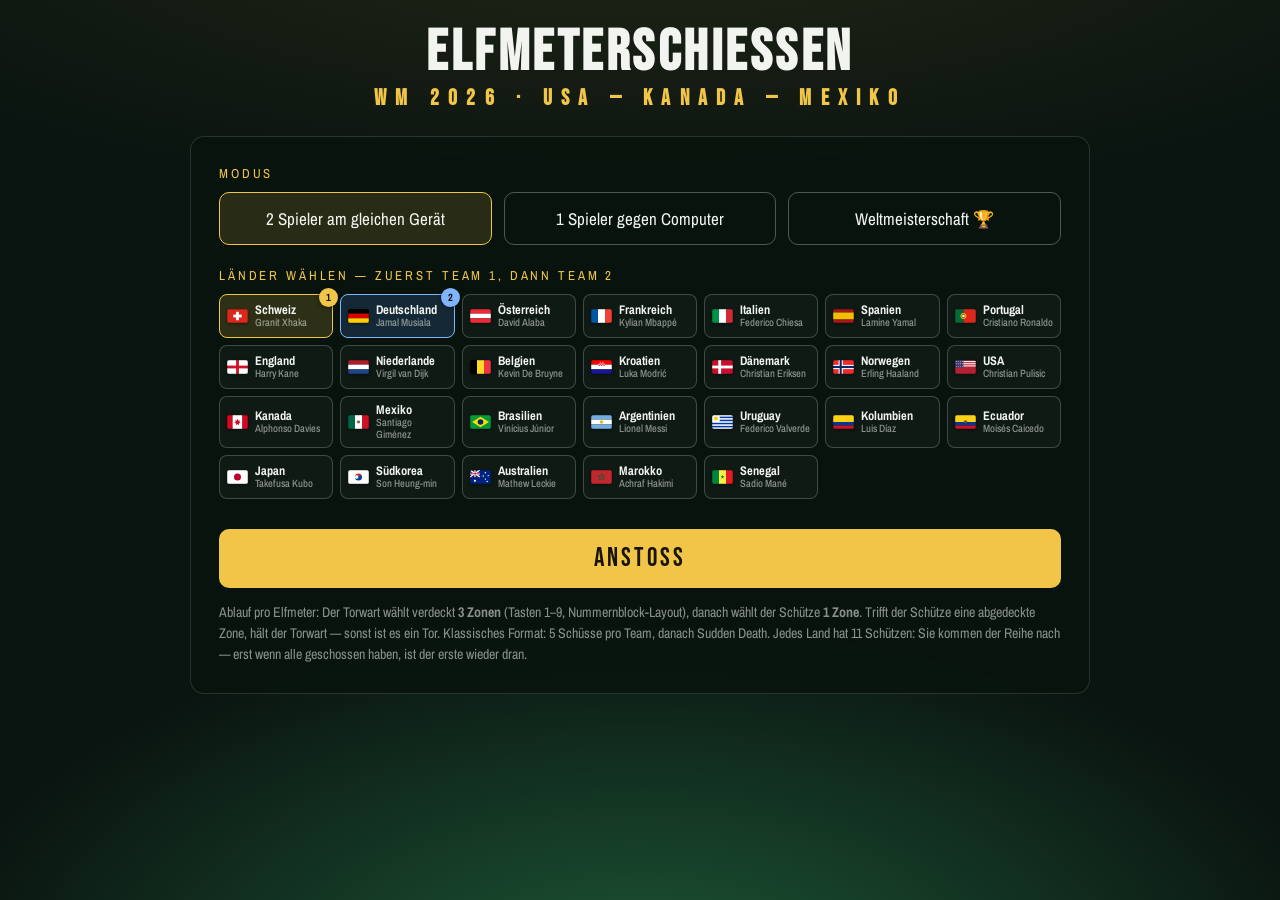
==== index.html @ c50f9393 "Phase 5: 2.5D-Tiefe mit Kameraschwenk und echter Parallaxe - Szene in zwei Ebenen geteilt: ferne Ebe" ====
<!DOCTYPE html>
<html lang="de">
<head>
<meta charset="UTF-8">
<meta name="viewport" content="width=device-width, initial-scale=1.0">
<title>Elfmeterschiessen — WM 2026</title>
<link rel="preconnect" href="https://fonts.googleapis.com">
<link href="https://fonts.googleapis.com/css2?family=Archivo+Narrow:wght@500;700&family=Bebas+Neue&display=swap" rel="stylesheet">
<link rel="stylesheet" href="css/style.css">
</head>
<body>
<div class="wrap">
  <h1>ELFMETERSCHIESSEN<span class="sub">WM 2026 · USA — KANADA — MEXIKO</span></h1>

  <!-- ============ SETUP ============ -->
  <section id="scr-setup" class="screen active">
    <div class="setup-card">
      <div class="label">Modus</div>
      <div class="mode-row">
        <button class="mode-btn sel" id="m2p" type="button">2 Spieler am gleichen Gerät</button>
        <button class="mode-btn" id="m1p" type="button">1 Spieler gegen Computer</button>
        <button class="mode-btn" id="mwm" type="button">Weltmeisterschaft 🏆</button>
      </div>

      <!-- Frage beim Start: gespeichertes Turnier weiterspielen? -->
      <div class="wm-frage" id="wmFrage" style="display:none">
        <div class="wm-frage-txt" id="wmFrageTxt"></div>
        <div class="wm-frage-btn">
          <button class="start-btn schmal" id="wmWeiterBtn" type="button">Turnier weiterspielen</button>
          <button class="start-btn schmal hell" id="wmNeuStartBtn" type="button">Neues Turnier</button>
        </div>
      </div>

      <div class="label" id="pickLbl">Länder wählen — zuerst Team 1, dann Team 2</div>
      <div class="flag-grid" id="grid"></div>

      <button class="start-btn" id="startBtn" type="button">ANSTOSS</button>

      <p class="hint">
        Ablauf pro Elfmeter: Der Torwart wählt verdeckt <b>3 Zonen</b> (Tasten 1–9, Nummernblock-Layout),
        danach wählt der Schütze <b>1 Zone</b>. Trifft der Schütze eine abgedeckte Zone, hält der Torwart —
        sonst ist es ein Tor. Klassisches Format: 5 Schüsse pro Team, danach Sudden Death.
        Jedes Land hat 11 Schützen: Sie kommen der Reihe nach — erst wenn alle geschossen
        haben, ist der erste wieder dran.
      </p>
    </div>
  </section>

  <!-- ============ SPIEL ============ -->
  <section id="scr-game" class="screen">
    <div class="wm-band" id="wmBand" style="display:none"></div>
    <div class="board">
      <div class="team">
        <div class="name" id="nameA"></div>
        <div class="ticks" id="ticksA"></div>
      </div>
      <div class="score"><span id="scoreA">0</span> : <span id="scoreB">0</span></div>
      <div class="team">
        <div class="name" id="nameB"></div>
        <div class="ticks" id="ticksB"></div>
      </div>
      <button class="snd-btn" id="sndBtn" type="button" title="Sound an/aus">🔊</button>
    </div>

    <div class="status">
      <div class="who" id="stWho"></div>
      <div class="what" id="stWhat"></div>
      <div class="secret" id="secret" style="display:none"><span></span><span></span><span></span></div>
    </div>

    <div class="pitch">
     <!-- Die Szene liegt in zwei Ebenen mit echtem Abstand in der Tiefe:
          "fern" sind Ränge und Flutlicht, "nah" Rasen, Tor und Figuren.
          Beim Kameraschwenk entsteht dadurch echte Parallaxe. -->
     <div class="szene" id="szene">
      <div class="szene-atem" id="szeneAtem">

      <!-- ======== EBENE FERN: Ränge und Flutlicht ======== -->
      <svg class="lage-fern" id="goalBg" viewBox="0 0 600 400" aria-hidden="true">
        <defs>
          <linearGradient id="sky" x1="0" y1="0" x2="0" y2="1">
            <stop offset="0" stop-color="#060d09"/>
            <stop offset="1" stop-color="#0d2417"/>
          </linearGradient>
          <radialGradient id="lampenhalo" cx="0.5" cy="0.5" r="0.5">
            <stop offset="0" stop-color="rgba(255,250,225,.55)"/>
            <stop offset="0.5" stop-color="rgba(255,244,200,.16)"/>
            <stop offset="1" stop-color="rgba(255,244,200,0)"/>
          </radialGradient>
        </defs>
        <rect x="0" y="0" width="600" height="252" fill="url(#sky)"/>
        <rect x="0" y="0" width="600" height="128" fill="#0c1812"/>
        <g id="crowd"></g>

        <!-- Flutlicht-Masten mit Lampenbänken und Lichtkegeln -->
        <g class="flutlicht">
          <polygon points="70,0 10,0 190,150 230,150" fill="rgba(255,246,214,.06)"/>
          <polygon points="530,0 590,0 410,150 370,150" fill="rgba(255,246,214,.06)"/>
          <polygon points="196,0 168,0 250,120 276,120" fill="rgba(255,246,214,.035)"/>
          <polygon points="404,0 432,0 350,120 324,120" fill="rgba(255,246,214,.035)"/>
          <ellipse cx="40" cy="14" rx="46" ry="26" fill="url(#lampenhalo)"/>
          <ellipse cx="560" cy="14" rx="46" ry="26" fill="url(#lampenhalo)"/>
          <ellipse cx="182" cy="12" rx="30" ry="17" fill="url(#lampenhalo)"/>
          <ellipse cx="418" cy="12" rx="30" ry="17" fill="url(#lampenhalo)"/>
          <!-- Lampenbänke etwas unter dem Rand: die ferne Ebene ist leicht
               überskaliert, oben am Rand würden sie angeschnitten -->
          <g fill="#fffbe8">
            <rect x="16" y="9" width="9" height="6" rx="2"/><rect x="28" y="9" width="9" height="6" rx="2"/>
            <rect x="40" y="9" width="9" height="6" rx="2"/><rect x="52" y="9" width="9" height="6" rx="2"/>
            <rect x="539" y="9" width="9" height="6" rx="2"/><rect x="551" y="9" width="9" height="6" rx="2"/>
            <rect x="563" y="9" width="9" height="6" rx="2"/><rect x="575" y="9" width="9" height="6" rx="2"/>
            <rect x="172" y="8" width="8" height="5" rx="2"/><rect x="184" y="8" width="8" height="5" rx="2"/>
            <rect x="408" y="8" width="8" height="5" rx="2"/><rect x="420" y="8" width="8" height="5" rx="2"/>
          </g>
        </g>
      </svg>

      <!-- ======== EBENE NAH: Rasen, Tor, Figuren ======== -->
      <svg id="goal" viewBox="0 0 600 400" aria-label="Tor mit 9 Zonen">
        <defs>
          <linearGradient id="grass" x1="0" y1="0" x2="0" y2="1">
            <stop offset="0" stop-color="#1a4f31"/>
            <stop offset="1" stop-color="#236842"/>
          </linearGradient>
          <linearGradient id="gJersey" x1="0" y1="0" x2="0.85" y2="1">
            <stop offset="0" id="gJ1" stop-color="#ffd96a"/>
            <stop offset="1" id="gJ2" stop-color="#b8901f"/>
          </linearGradient>
          <linearGradient id="gKeep" x1="0" y1="0" x2="0.85" y2="1">
            <stop offset="0" stop-color="#3fd0bd"/>
            <stop offset="1" stop-color="#177568"/>
          </linearGradient>
          <!-- Flutlicht: Lichtteppich auf dem Rasen -->
          <radialGradient id="lichtpool" cx="0.5" cy="0.5" r="0.5">
            <stop offset="0" stop-color="rgba(255,246,214,.16)"/>
            <stop offset="0.55" stop-color="rgba(255,246,214,.07)"/>
            <stop offset="1" stop-color="rgba(255,246,214,0)"/>
          </radialGradient>
        </defs>

        <!-- Rasen -->
        <rect x="0" y="250" width="600" height="150" fill="url(#grass)"/>
        <polygon points="0,290 600,290 600,322 0,322" fill="rgba(0,0,0,.07)"/>
        <polygon points="0,354 600,354 600,400 0,400" fill="rgba(0,0,0,.07)"/>
        <line x1="40" y1="400" x2="120" y2="252" stroke="rgba(242,245,239,.06)" stroke-width="2"/>
        <line x1="560" y1="400" x2="480" y2="252" stroke="rgba(242,245,239,.06)" stroke-width="2"/>
        <rect x="0" y="250" width="600" height="3" fill="rgba(242,245,239,.55)"/>
        <!-- Lichtteppich des Flutlichts auf dem Rasen -->
        <ellipse class="flutlicht" cx="300" cy="322" rx="300" ry="82" fill="url(#lichtpool)"/>
        <ellipse cx="300" cy="346" rx="7" ry="3.5" fill="rgba(242,245,239,.8)"/>

        <!-- Tor-Tiefe -->
        <g opacity=".9">
          <polygon points="65,25 122,62 122,250 65,252" fill="rgba(242,245,239,.045)"/>
          <polygon points="535,25 478,62 478,250 535,252" fill="rgba(242,245,239,.045)"/>
          <polygon points="65,25 535,25 478,62 122,62" fill="rgba(242,245,239,.05)"/>
          <line x1="65" y1="25" x2="122" y2="62" stroke="rgba(242,245,239,.35)" stroke-width="2"/>
          <line x1="535" y1="25" x2="478" y2="62" stroke="rgba(242,245,239,.35)" stroke-width="2"/>
          <line x1="122" y1="62" x2="478" y2="62" stroke="rgba(242,245,239,.3)" stroke-width="2"/>
          <line x1="122" y1="62" x2="122" y2="250" stroke="rgba(242,245,239,.25)" stroke-width="2"/>
          <line x1="478" y1="62" x2="478" y2="250" stroke="rgba(242,245,239,.25)" stroke-width="2"/>
        </g>
        <g id="net"></g>

        <!-- Pfosten/Latte -->
        <rect x="60" y="20" width="10" height="232" rx="4" fill="#f2f5ef"/>
        <rect x="530" y="20" width="10" height="232" rx="4" fill="#f2f5ef"/>
        <rect x="60" y="20" width="480" height="10" rx="4" fill="#f2f5ef"/>

        <!-- Zonen -->
        <g id="zones"></g>

        <!-- Zielkreuz: erscheint, wenn der Schütze zielt.
             Ab Halbfinal und bei Matchball wackelt es (Anspannung). -->
        <g id="zielkreuz" transform="translate(300,122)" style="display:none">
          <g class="zk-inner">
            <circle r="17" fill="none" stroke="rgba(240,197,72,.8)" stroke-width="2"/>
            <circle r="27" fill="none" stroke="rgba(240,197,72,.28)" stroke-width="1.5"/>
            <line x1="-34" y1="0" x2="-21" y2="0" stroke="rgba(240,197,72,.8)" stroke-width="2"/>
            <line x1="21" y1="0" x2="34" y2="0" stroke="rgba(240,197,72,.8)" stroke-width="2"/>
            <line x1="0" y1="-34" x2="0" y2="-21" stroke="rgba(240,197,72,.8)" stroke-width="2"/>
            <line x1="0" y1="21" x2="0" y2="34" stroke="rgba(240,197,72,.8)" stroke-width="2"/>
            <circle r="2.4" fill="rgba(240,197,72,.9)"/>
          </g>
        </g>

        <!-- Torwart (Frontansicht) -->
        <g id="keeper" class="sway">
          <g id="keeperFlagG" transform="translate(289.5,135) scale(0.7)"></g>
          <ellipse cx="300" cy="251" rx="21" ry="5" fill="rgba(0,0,0,.32)"/>
          <!-- Beine: Stutzen + Schuhe -->
          <line x1="294" y1="226" x2="291" y2="245" stroke="#177568" stroke-width="7.5" stroke-linecap="round"/>
          <line x1="306" y1="226" x2="309" y2="245" stroke="#177568" stroke-width="7.5" stroke-linecap="round"/>
          <ellipse cx="289" cy="248" rx="7" ry="4" fill="#111"/>
          <ellipse cx="311" cy="248" rx="7" ry="4" fill="#111"/>
          <!-- Hose -->
          <path d="M289 214 q11 4 22 0 l1 12 q-4 3 -8 0 l-4 -6 -4 6 q-4 3 -8 0 z" fill="#143832"/>
          <!-- Oberkörper -->
          <path d="M287 181 q13 -9 26 0 l2 34 q-15 6 -30 0 z" fill="url(#gKeep)" stroke="#0e4d44" stroke-width=".6"/>
          <ellipse cx="294" cy="195" rx="6" ry="11" fill="#fff" opacity=".09" transform="rotate(-14 294 195)"/>
          <text class="kitnum" x="300" y="206" text-anchor="middle" font-size="14" fill="#06322b">1</text>
          <!-- Arme: Trikot + Unterarm + Handschuhe -->
          <line x1="291" y1="187" x2="280" y2="198" stroke="#2bb3a3" stroke-width="7.5" stroke-linecap="round"/>
          <line x1="309" y1="187" x2="320" y2="198" stroke="#2bb3a3" stroke-width="7.5" stroke-linecap="round"/>
          <line x1="280" y1="198" x2="269" y2="208" stroke="#d9a06e" stroke-width="6" stroke-linecap="round"/>
          <line x1="320" y1="198" x2="331" y2="208" stroke="#d9a06e" stroke-width="6" stroke-linecap="round"/>
          <circle cx="267" cy="210" r="6" fill="#ececec" stroke="#999" stroke-width=".8"/>
          <circle cx="333" cy="210" r="6" fill="#ececec" stroke="#999" stroke-width=".8"/>
          <!-- Kopf -->
          <rect x="296" y="176" width="8" height="6" rx="2" fill="#d9a06e"/>
          <circle cx="300" cy="168" r="11" fill="#d9a06e"/>
          <path d="M289 165 q11 -10 22 0 l0 -5 q-11 -9 -22 0 z" fill="#2c2c2c"/>
          <circle cx="296" cy="168" r="1.3" fill="#222"/>
          <circle cx="304" cy="168" r="1.3" fill="#222"/>
        </g>

        <!-- Flitzer -->
        <g id="streaker">
          <g>
            <ellipse cx="0" cy="334" rx="15" ry="4" fill="rgba(0,0,0,.3)"/>
            <circle cx="0" cy="288" r="9" fill="#e8b88a"/>
            <path d="M-9 285 q9 -8 18 0 l0 -4 q-9 -7 -18 0 z" fill="#3a2a1a"/>
            <line class="armA" x1="-4" y1="300" x2="-16" y2="316" stroke="#e8b88a" stroke-width="6" stroke-linecap="round"/>
            <line class="armB" x1="4" y1="300" x2="16" y2="316" stroke="#e8b88a" stroke-width="6" stroke-linecap="round"/>
            <rect x="-8" y="296" width="16" height="22" rx="7" fill="#e8b88a"/>
            <rect x="-11" y="313" width="22" height="8" rx="3" fill="#111"/>
            <line class="legA" x1="-4" y1="320" x2="-9" y2="333" stroke="#e8b88a" stroke-width="7" stroke-linecap="round"/>
            <line class="legB" x1="4" y1="320" x2="9" y2="333" stroke="#e8b88a" stroke-width="7" stroke-linecap="round"/>
          </g>
        </g>

        <!-- Schütze (Rückenansicht) -->
        <g id="shooter">
          <g id="shooterFlagG" transform="translate(317.5,231) scale(0.7)"></g>
          <text id="shName" class="figname" x="328" y="376" text-anchor="middle"></text>
          <ellipse cx="328" cy="359" rx="25" ry="6" fill="rgba(0,0,0,.32)"/>
          <!-- Bein links: Oberschenkel (Haut), Stutzen, Schuh -->
          <line id="shThighL" x1="322" y1="322" x2="317" y2="336" stroke="#e8b88a" stroke-width="8" stroke-linecap="round"/>
          <line id="shSockL" x1="317" y1="336" x2="312" y2="353" stroke="#1c2f55" stroke-width="7" stroke-linecap="round"/>
          <ellipse cx="310" cy="356" rx="7" ry="4" fill="#111"/>
          <!-- Bein rechts (Schussbein) -->
          <g id="legR">
            <line id="shThighR" x1="334" y1="322" x2="339" y2="336" stroke="#e8b88a" stroke-width="8" stroke-linecap="round"/>
            <line id="shSockR" x1="339" y1="336" x2="343" y2="351" stroke="#1c2f55" stroke-width="7" stroke-linecap="round"/>
            <ellipse cx="345" cy="353" rx="7" ry="4" fill="#111"/>
          </g>
          <!-- Hose -->
          <path id="shShorts" d="M312 311 q16 6 32 0 l-2 14 q-5 4 -10 1 l-4 -7 -4 7 q-5 3 -10 -1 z" fill="#1c2f55"/>
          <!-- Oberkörper mit Rückennummer -->
          <path id="shBody" d="M310 284 q18 -10 36 0 l-2 30 q-16 7 -32 0 z" fill="url(#gJersey)" stroke="rgba(0,0,0,.25)" stroke-width=".6"/>
          <ellipse cx="319" cy="296" rx="7" ry="13" fill="#fff" opacity=".10" transform="rotate(-15 319 296)"/>
          <text id="shNum" class="kitnum" x="328" y="308" text-anchor="middle" font-size="16" fill="#fff"></text>
          <!-- Arme: Ärmel (Trikot) + Unterarm (Haut) -->
          <g id="shArmLg">
            <line id="shSleeveL" x1="313" y1="288" x2="306" y2="299" stroke="#f0c548" stroke-width="8" stroke-linecap="round"/>
            <line id="shForeL" x1="306" y1="299" x2="300" y2="313" stroke="#e8b88a" stroke-width="6" stroke-linecap="round"/>
          </g>
          <g id="shArmRg">
            <line id="shSleeveR" x1="343" y1="288" x2="350" y2="299" stroke="#f0c548" stroke-width="8" stroke-linecap="round"/>
            <line id="shForeR" x1="350" y1="299" x2="356" y2="311" stroke="#e8b88a" stroke-width="6" stroke-linecap="round"/>
          </g>
          <!-- Kopf (Hinterkopf), Ohren, Haare -->
          <rect x="324" y="276" width="8" height="6" rx="2" fill="#e8b88a"/>
          <circle id="shHead" cx="328" cy="268" r="12" fill="#e8b88a"/>
          <circle id="shEarL" cx="316.5" cy="269" r="2.6" fill="#e8b88a"/>
          <circle id="shEarR" cx="339.5" cy="269" r="2.6" fill="#e8b88a"/>
          <g id="shHair"></g>
        </g>

        <g id="fx"></g>
      </svg>

      <!-- Ball und Schatten liegen in derselben Ebene wie das Tor,
           damit sie den Kameraschwenk mitmachen -->
      <div class="ballshadow" id="ballshadow"></div>
      <div class="ball" id="ball"></div>
      </div><!-- /szene-atem — die Randabdunklung liegt als ::after darüber -->
     </div><!-- /szene -->

      <div class="banner" id="banner"></div>
      <button class="next-btn" id="nextBtn" type="button">Weiter ⏎</button>
    </div>

    <p class="keys-hint">
      Zonen-Tasten (Nummernblock-Layout): <b>7 8 9</b> oben · <b>4 5 6</b> Mitte · <b>1 2 3</b> unten —
      Zahlenreihe funktioniert ebenfalls. Klick/Tipp auf eine Zone geht auch (Torwart: besser Tastatur, verdeckt).
    </p>
  </section>

  <!-- ============ SIEGER ============ -->
  <section id="scr-win" class="screen">
    <div class="winner" id="winnerBox">
      <div class="flag" id="winFlag"></div>
      <div class="wname" id="winName"></div>
      <div class="siu" id="siuText" style="display:none">SIUUUUU!</div>
      <div id="winFigBox">
        <svg id="winFig" viewBox="0 0 200 220"></svg>
      </div>
      <div class="winplayer" id="winPlayer"></div>
      <div class="wscore" id="winScore"></div>
      <button class="again-btn show" id="againBtn" type="button">Neues Spiel</button>
    </div>
  </section>

  <!-- ============ TURNIERBAUM ============ -->
  <section id="scr-wm" class="screen">
    <div class="wm-kopf">
      <div class="wm-titel" id="wmTitel">Weltmeisterschaft 2026</div>
      <div class="wm-unter" id="wmUnter"></div>
    </div>
    <div class="baum-scroll"><div class="baum" id="baum"></div></div>
    <div class="wm-aktion">
      <button class="start-btn" id="wmSpielBtn" type="button">ANSTOSS</button>
      <div class="wm-links">
        <button class="link-btn" id="wmNeuBtn" type="button">Neues Turnier</button>
        <button class="link-btn" id="wmMenuBtn" type="button">Hauptmenü</button>
      </div>
    </div>
  </section>

  <!-- ============ POKALÜBERGABE ============ -->
  <section id="scr-pokal" class="screen">
    <div class="pokal-buehne" id="pokalBuehne">
      <div class="pokal-jubel">WELTMEISTER!</div>
      <div class="flag" id="pokalFlag"></div>
      <div class="wname" id="pokalName"></div>
      <div class="pokal-szene" id="pokalSzene"></div>
      <div class="winplayer" id="pokalPlayer"></div>
      <div class="wscore" id="pokalWeg"></div>
      <button class="again-btn show" id="pokalNeuBtn" type="button">Neues Turnier</button>
      <button class="link-btn" id="pokalMenuBtn" type="button">Hauptmenü</button>
    </div>
  </section>

  <!-- ============ AUSGESCHIEDEN ============ -->
  <section id="scr-aus" class="screen">
    <div class="trost">
      <div class="trost-titel" id="ausTitel"></div>
      <div class="flag" id="ausFlag"></div>
      <div class="wname" id="ausName"></div>
      <div class="trost-txt" id="ausTxt"></div>
      <div class="trost-weg" id="ausWeg"></div>
      <div class="trost-wm" id="ausWM"></div>
      <button class="again-btn show" id="ausBaumBtn" type="button">Turnierbaum anschauen</button>
      <button class="link-btn" id="ausNeuBtn" type="button">Neues Turnier</button>
      <button class="link-btn" id="ausMenuBtn" type="button">Hauptmenü</button>
    </div>
  </section>
</div>

<!-- Ladereihenfolge ist relevant: core → daten → ton → figuren → effekte → turnier → spiel -->
<script src="js/core.js"></script>
<script src="js/teams.js"></script>
<script src="js/audio.js"></script>
<script src="js/figuren.js"></script>
<script src="js/effekte.js"></script>
<script src="js/turnier.js"></script>
<script src="js/game.js"></script>
</body>
</html>
---- css/style.css ----
/* Elfmeterschiessen WM 2026 — Stilvorgaben
   Aufgeteilt aus der urspruenglichen Einzeldatei (siehe archiv/) */

:root{
  --nacht:#0a1410;
  --rasen-hell:#1d5837;
  --kreide:#f2f5ef;
  --kreide-dim:rgba(242,245,239,.55);
  --gold:#f0c548;
  --rot:#e05548;
  --gruen:#4cd97b;
  --netz:rgba(242,245,239,.22);
  --panel:rgba(8,20,14,.78);
}
*{margin:0;padding:0;box-sizing:border-box}
html,body{height:100%}
body{
  font-family:"Archivo Narrow",system-ui,sans-serif;
  background:
    radial-gradient(ellipse 120% 55% at 50% -10%, rgba(240,197,72,.10), transparent 60%),
    radial-gradient(ellipse 80% 60% at 50% 110%, var(--rasen-hell), transparent 70%),
    var(--nacht);
  color:var(--kreide);
  min-height:100%;
  display:flex;align-items:flex-start;justify-content:center;
  padding:24px 16px 48px;
}
.wrap{width:100%;max-width:900px}
h1{
  font-family:"Bebas Neue",sans-serif;
  font-size:clamp(34px,6vw,58px);
  letter-spacing:.06em;line-height:1;text-align:center;
}
h1 .sub{display:block;font-size:.38em;letter-spacing:.42em;color:var(--gold);margin-top:6px}
.screen{display:none}
.screen.active{display:block}
.flag-svg{display:block;flex:none;border-radius:2.5px;box-shadow:0 1px 3px rgba(0,0,0,.4)}

/* ---------- Setup ---------- */
.setup-card{
  background:var(--panel);
  border:1px solid rgba(242,245,239,.14);
  border-radius:14px;padding:28px;margin-top:26px;
  backdrop-filter:blur(4px);
}
.label{font-size:13px;letter-spacing:.22em;text-transform:uppercase;color:var(--gold);margin:22px 0 10px}
.label:first-child{margin-top:0}
.mode-row{display:flex;gap:12px;flex-wrap:wrap}
.mode-btn{
  flex:1;min-width:200px;background:transparent;color:var(--kreide);
  border:1px solid rgba(242,245,239,.3);border-radius:10px;padding:14px 18px;
  font:inherit;font-size:17px;cursor:pointer;transition:border-color .15s, background .15s;
}
.mode-btn:hover{border-color:var(--gold)}
.mode-btn.sel{background:rgba(240,197,72,.14);border-color:var(--gold)}
.team-row{display:flex;gap:18px;flex-wrap:wrap}
.team-col{flex:1;min-width:260px}
.flag-grid{
  display:grid;grid-template-columns:repeat(auto-fill,minmax(102px,1fr));
  gap:7px;
}
.flag-card{
  position:relative;display:flex;align-items:center;gap:7px;padding:6px 7px;
  border:1px solid rgba(242,245,239,.22);border-radius:8px;cursor:pointer;
  background:rgba(242,245,239,.03);
  transition:border-color .12s, background .12s;
}
.flag-card:hover{border-color:rgba(240,197,72,.6)}
.flag-card.selA{border-color:var(--gold);background:rgba(240,197,72,.16)}
.flag-card.selB{border-color:#7fb4ff;background:rgba(77,141,240,.18)}
.flag-card span{font-size:12.5px;line-height:1.12;font-weight:700}
.flag-card small{display:block;font-weight:500;color:var(--kreide-dim);font-size:10.5px}
.flag-card .badge{
  position:absolute;top:-7px;right:-6px;width:19px;height:19px;border-radius:50%;
  display:none;align-items:center;justify-content:center;
  font-size:10.5px;font-weight:700;color:#101010;
  box-shadow:0 1px 4px rgba(0,0,0,.5);
}
.flag-card.selA .badge{background:var(--gold)}
.flag-card.selB .badge{background:#7fb4ff}
.start-btn{
  display:block;width:100%;margin-top:30px;
  font-family:"Bebas Neue",sans-serif;font-size:26px;letter-spacing:.12em;
  background:var(--gold);color:#1a1406;border:none;border-radius:10px;
  padding:14px;cursor:pointer;
}
.start-btn:hover{filter:brightness(1.08)}
.hint{font-size:14px;color:var(--kreide-dim);margin-top:14px;line-height:1.5}

/* ---------- Scoreboard ---------- */
.board{
  display:flex;align-items:center;justify-content:center;gap:14px;
  background:var(--panel);border:1px solid rgba(242,245,239,.14);
  border-radius:12px;padding:10px 14px;margin:14px 0 6px;
  flex-wrap:wrap;position:relative;
}
.board .team{flex:1;min-width:170px;text-align:center}
.board .team .name{
  font-size:16px;font-weight:700;
  display:flex;align-items:center;justify-content:center;gap:8px;
}
.board .score{
  font-family:"Bebas Neue",sans-serif;font-size:36px;line-height:1;
  color:var(--gold);min-width:56px;text-align:center;
}
.board .score.pop{animation:spop .4s cubic-bezier(.2,1.4,.4,1)}
@keyframes spop{40%{transform:scale(1.3)}}
.snd-btn{
  position:absolute;right:10px;top:10px;
  background:transparent;border:1px solid rgba(242,245,239,.3);
  border-radius:8px;color:var(--kreide);font-size:16px;
  width:38px;height:34px;cursor:pointer;
}
.snd-btn:hover{border-color:var(--gold)}
.ticks{display:flex;gap:6px;justify-content:center;margin-top:6px;flex-wrap:wrap}
.tick{
  width:18px;height:18px;border-radius:50%;
  border:1.5px solid rgba(242,245,239,.4);
  display:flex;align-items:center;justify-content:center;
  font-size:12px;font-weight:700;
}
.tick.goal{background:var(--gold);border-color:var(--gold);color:#1a1406}
.tick.fail{background:rgba(224,85,72,.25);border-color:var(--rot);color:var(--rot)}
.tick.now{border-color:var(--kreide);box-shadow:0 0 0 2px rgba(242,245,239,.25)}

/* ---------- Status ---------- */
.status{
  display:flex;align-items:center;justify-content:center;gap:12px;flex-wrap:wrap;
  min-height:34px;margin:4px 0 2px;text-align:center;
}
.status .who{
  font-family:"Bebas Neue",sans-serif;font-size:21px;letter-spacing:.06em;
  display:flex;align-items:center;gap:8px;
}
.status .what{font-size:14.5px;color:var(--kreide-dim)}
.secret{display:inline-flex;gap:8px;vertical-align:middle}
.secret span{
  width:26px;height:26px;border-radius:6px;
  border:1px dashed rgba(242,245,239,.45);
  display:inline-flex;align-items:center;justify-content:center;
  font-size:16px;color:var(--gold);
}

/* ---------- Szene ----------
   2.5D: .pitch gibt die Perspektive, darin liegen zwei Ebenen mit
   unterschiedlichem Abstand (translateZ). Beim Kameraschwenk bewegen
   sich die Ränge dadurch anders als das Tor — echte Parallaxe, ohne
   dass etwas pro Bild gerechnet werden muss. */
.pitch{
  position:relative;margin:4px auto 0;max-width:640px;overflow:hidden;border-radius:10px;
  perspective:1000px;perspective-origin:50% 42%;
}
.szene{
  position:relative;transform-style:preserve-3d;
  /* Keine Vergrösserung in Ruhe: sonst schneidet .pitch die Latte und
     die obere Zonenreihe ab. Der Schwenk zoomt nur minimal. */
  transform:none;
  transition:transform .55s cubic-bezier(.25,.8,.3,1);
  will-change:transform;
}
/* Ganz langsames Atmen der Kamera, damit die Szene räumlich wirkt */
.szene-atem{position:relative;transform-style:preserve-3d;animation:atmen 17s ease-in-out infinite}
@keyframes atmen{
  0%,100%{transform:rotateY(-.7deg)}
  50%{transform:rotateY(.7deg)}
}
/* Randabdunklung über beiden Ebenen (früher ein SVG-Rechteck) */
.szene-atem::after{
  content:"";position:absolute;inset:0;pointer-events:none;
  background:radial-gradient(ellipse 74% 74% at 50% 58%,
    rgba(0,0,0,0) 45%, rgba(0,0,0,.22) 80%, rgba(0,0,0,.5) 100%);
}
/* Ferne Ebene: weiter hinten, darum leicht vergrössert, damit sie
   trotz Perspektive das Bild füllt */
.lage-fern{
  position:absolute;inset:0;width:100%;height:auto;
  transform:translateZ(-140px) scale(1.15);
  pointer-events:none;
}
.pitch.shake{animation:pshake .4s}
@keyframes pshake{
  0%,100%{transform:translate(0,0)}
  20%{transform:translate(-5px,3px)}
  40%{transform:translate(4px,-2px)}
  60%{transform:translate(-3px,2px)}
  80%{transform:translate(2px,-1px)}
}
/* Nur die grossen Szenen-SVG skalieren mit der Breite mit.
   Flaggen und Pokal behalten ihre eigene Grösse (width/height im SVG). */
#goal,#winFig{display:block;width:100%;height:auto}
#goal{position:relative}
.zone{fill:transparent;stroke:var(--netz);stroke-width:1;cursor:pointer}
.zone:hover{fill:rgba(242,245,239,.06)}
.zone.kept{fill:rgba(240,197,72,.26)}
.zone.hit{
  fill:rgba(76,217,123,.55);stroke:var(--gruen);stroke-width:2.5;
  animation:zoneflash .9s ease-out;
}
.zone.shot-stop{fill:rgba(224,85,72,.45);stroke:var(--rot);stroke-width:2}
@keyframes zoneflash{0%{fill:rgba(110,255,160,.95)}100%{fill:rgba(76,217,123,.55)}}
.zone-num{
  font-family:"Bebas Neue",sans-serif;font-size:15px;
  fill:rgba(242,245,239,.45);pointer-events:none;
}
.camflash{animation:cflash linear infinite;opacity:0}
@keyframes cflash{0%,93%{opacity:0}95%{opacity:.95}100%{opacity:0}}

/* ---------- Stadionkulisse ----------
   La-Ola: jede Zuschauer-Spalte hat dieselbe Animation, nur zeitlich
   versetzt (animation-delay im Markup). So läuft die Welle durchs
   Stadion, ohne dass JavaScript pro Bild rechnen muss. */
.ola-sp{
  animation:ola 13s linear infinite;
  will-change:transform;
}
@keyframes ola{
  0%{transform:translateY(0)}
  2%{transform:translateY(-7px)}
  4.5%{transform:translateY(-2px)}
  6.5%,100%{transform:translateY(0)}
}
/* Flutlicht atmet ganz langsam — nur Deckkraft, das ist günstig */
.flutlicht{animation:flutpuls 9s ease-in-out infinite}
@keyframes flutpuls{0%,100%{opacity:.88}50%{opacity:1}}

/* ---------- Zielkreuz ---------- */
.zk-inner{animation:zkruhig 5s ease-in-out infinite}
@keyframes zkruhig{
  0%,100%{transform:translate(0,0)}
  33%{transform:translate(3px,-2px)}
  66%{transform:translate(-2px,2px)}
}
#zielkreuz.nervoes .zk-inner{animation:zknervoes 1.1s ease-in-out infinite}
@keyframes zknervoes{
  0%,100%{transform:translate(0,0) rotate(0)}
  20%{transform:translate(-6px,3px) rotate(-1.5deg)}
  45%{transform:translate(5px,-4px) rotate(1.5deg)}
  70%{transform:translate(-3px,-2px) rotate(-1deg)}
  85%{transform:translate(4px,2px) rotate(.8deg)}
}

/* ---------- Zeitlupe beim Matchball ---------- */
.pitch.zeitlupe::after{
  content:"";position:absolute;inset:0;pointer-events:none;z-index:4;
  background:radial-gradient(ellipse 70% 60% at 50% 45%, rgba(255,255,255,.05), rgba(4,10,7,.4) 100%);
  animation:zlblende .35s ease-out both;
}
@keyframes zlblende{from{opacity:0}to{opacity:1}}
.pitch.zeitlupe .ola-sp,.pitch.zeitlupe .camflash{animation-play-state:paused}

#net{transform-box:fill-box;transform-origin:50% 60%}
#net.bulge{animation:netbulge .5s ease-out}
@keyframes netbulge{
  30%{transform:translateY(4px) scale(1.012,1.035)}
  60%{transform:translateY(1px) scale(1.004,1.012)}
  100%{transform:none}
}

/* Torwart */
#keeper{
  transform-box:fill-box;transform-origin:center;
  transition:transform .42s cubic-bezier(.22,.95,.36,1.04);
  pointer-events:none;
}
#keeper.sway{animation:ksway 1.7s ease-in-out infinite}
@keyframes ksway{
  0%,100%{transform:translateX(-8px) translateY(0)}
  25%{transform:translateX(0) translateY(2px)}
  50%{transform:translateX(8px) translateY(0)}
  75%{transform:translateX(0) translateY(2px)}
}

/* Schütze */
#shooter{
  transform-box:fill-box;transform-origin:50% 92%;
  transform:translate(70px,3px);pointer-events:none;
}
#shooter.run{animation:runup .55s ease-in forwards}
@keyframes runup{
  0%  {transform:translate(70px,3px)}
  18% {transform:translate(56px,-1px) rotate(-2deg)}
  38% {transform:translate(42px,3px) rotate(-3deg)}
  58% {transform:translate(27px,-1px) rotate(-4deg)}
  78% {transform:translate(13px,3px) rotate(-5deg)}
  100%{transform:translate(0px,2px) rotate(-8deg)}
}
#shooter.joy{animation:joy 1s ease-in-out 1 both}
@keyframes joy{
  0%{transform:translate(0,2px)}
  22%{transform:translate(0,-15px)}
  46%{transform:translate(0,2px)}
  68%{transform:translate(0,-9px)}
  100%{transform:translate(0,2px)}
}
#legR{transform-box:fill-box;transform-origin:50% 4%;transition:transform .12s ease-out}
#shArmLg,#shArmRg{transform-box:fill-box;transition:transform .28s cubic-bezier(.3,1.3,.5,1)}
#shArmLg{transform-origin:100% 0%}
#shArmRg{transform-origin:0% 0%}
#shooter.celebrate #shArmLg{transform:rotate(160deg)}
#shooter.celebrate #shArmRg{transform:rotate(-160deg)}
.figname{
  font-family:"Archivo Narrow",sans-serif;font-size:12px;font-weight:700;
  fill:rgba(242,245,239,.85);pointer-events:none;
}
.kitnum{font-family:"Bebas Neue",sans-serif;pointer-events:none}

/* Flitzer */
#streaker{opacity:0;pointer-events:none}
#streaker.go{opacity:1;animation:streak 2.5s linear forwards}
@keyframes streak{from{transform:translateX(-70px)}to{transform:translateX(680px)}}
#streaker .legA,#streaker .legB,#streaker .armA,#streaker .armB{transform-box:fill-box;transform-origin:top center}
#streaker.go .legA{animation:limb .2s ease-in-out infinite alternate}
#streaker.go .legB{animation:limb .2s ease-in-out infinite alternate-reverse}
#streaker.go .armA{animation:limbS .2s ease-in-out infinite alternate-reverse}
#streaker.go .armB{animation:limbS .2s ease-in-out infinite alternate}
@keyframes limb{from{transform:rotate(-32deg)}to{transform:rotate(32deg)}}
@keyframes limbS{from{transform:rotate(-22deg)}to{transform:rotate(22deg)}}

/* Staub */
.dust{transform-box:fill-box;animation:dustp .55s ease-out forwards}
@keyframes dustp{from{opacity:.55}to{opacity:0;transform:translateY(-9px) scale(2.2)}}

/* Ball + Schatten */
.ball{
  position:absolute;width:30px;height:30px;border-radius:50%;
  background:radial-gradient(circle at 32% 30%, #ffffff 0 35%, #c9cdc6 70%, #8e948c 100%);
  box-shadow:0 3px 8px rgba(0,0,0,.45), inset -3px -4px 6px rgba(0,0,0,.25);
  transform:translate(-50%,-50%);
  pointer-events:none;opacity:0;z-index:3;
}
.ball.live{opacity:1}
.ballshadow{
  position:absolute;width:26px;height:9px;border-radius:50%;
  background:rgba(0,0,0,.4);filter:blur(2px);
  transform:translate(-50%,-50%);
  pointer-events:none;opacity:0;z-index:2;
}

/* ---------- Konfetti ---------- */
.confetti{position:absolute;inset:0;overflow:hidden;pointer-events:none;z-index:4}
.confetti span{
  position:absolute;top:-22px;width:9px;height:15px;border-radius:2px;opacity:.95;
  animation:fall linear forwards;
}
@keyframes fall{to{transform:translateY(480px) rotate(740deg);opacity:.75}}

/* ---------- Resultat-Banner ---------- */
.banner{
  position:absolute;top:8px;left:0;right:0;z-index:5;
  text-align:center;pointer-events:none;
  font-family:"Bebas Neue",sans-serif;font-size:clamp(26px,5vw,40px);
  letter-spacing:.1em;text-shadow:0 2px 12px rgba(0,0,0,.75);
}
.banner.pop{animation:bpop .5s cubic-bezier(.2,1.5,.4,1)}
@keyframes bpop{0%{transform:scale(.3);opacity:0}70%{transform:scale(1.12)}100%{transform:scale(1);opacity:1}}
.banner.goal{color:var(--gruen)}
.banner.stop{color:var(--rot)}

.next-btn{
  display:none;position:absolute;bottom:10px;left:50%;transform:translateX(-50%);
  z-index:5;font:inherit;font-size:15px;font-weight:700;
  background:var(--panel);color:var(--kreide);
  border:1px solid rgba(242,245,239,.45);border-radius:10px;
  padding:8px 22px;cursor:pointer;backdrop-filter:blur(3px);
}
.again-btn{
  display:none;margin:14px auto 0;
  font:inherit;font-size:17px;font-weight:700;
  background:transparent;color:var(--kreide);
  border:1px solid rgba(242,245,239,.4);border-radius:10px;
  padding:10px 26px;cursor:pointer;
}
.next-btn:hover,.again-btn:hover{border-color:var(--gold)}
.next-btn.show,.again-btn.show{display:block}

.keys-hint{
  text-align:center;font-size:12px;color:var(--kreide-dim);
  margin-top:8px;line-height:1.5;
}
.keys-hint b{color:var(--kreide)}

/* ---------- Sieger ---------- */
.winner{text-align:center;padding:40px 20px 60px;position:relative;overflow:hidden}
.winner .flag{display:flex;justify-content:center}
.winner .wname{
  font-family:"Bebas Neue",sans-serif;font-size:clamp(36px,7vw,64px);
  letter-spacing:.08em;color:var(--gold);margin-top:10px;
}
.winner .wscore{font-size:21px;color:var(--kreide-dim);margin-top:6px}
.siu{
  font-family:"Bebas Neue",sans-serif;font-size:clamp(44px,9vw,84px);
  letter-spacing:.06em;color:var(--gruen);margin-top:4px;
  animation:siupop .7s cubic-bezier(.2,1.5,.4,1) both;
}
@keyframes siupop{
  0%{transform:scale(.15) rotate(-8deg);opacity:0}
  65%{transform:scale(1.18) rotate(2deg);opacity:1}
  100%{transform:scale(1) rotate(0)}
}
#winFigBox{margin:6px auto 0;width:200px}
.winplayer{font-size:17px;font-weight:700;margin-top:2px}
button:focus-visible{outline:2px solid var(--gold);outline-offset:2px}

/* ---------- WM: Frage beim Start ---------- */
.wm-frage{
  margin-top:18px;padding:16px 18px;
  background:rgba(240,197,72,.10);
  border:1px solid rgba(240,197,72,.45);border-radius:12px;
}
.wm-frage-txt{
  display:flex;align-items:center;gap:8px;flex-wrap:wrap;
  font-size:16px;line-height:1.5;margin-bottom:14px;
}
.wm-frage-txt b{color:var(--gold)}
.wm-frage-btn{display:flex;gap:12px;flex-wrap:wrap}
.start-btn.schmal{width:auto;flex:1;min-width:200px;margin-top:0;font-size:21px;padding:12px 20px}
.start-btn.hell{background:transparent;color:var(--kreide);border:1px solid rgba(242,245,239,.45)}

/* ---------- WM: Band über dem Scoreboard ---------- */
.wm-band{
  display:flex;align-items:center;justify-content:center;gap:10px;flex-wrap:wrap;
  margin-top:14px;padding:8px 14px;
  background:rgba(240,197,72,.12);border:1px solid rgba(240,197,72,.4);
  border-radius:10px;text-align:center;
}
.wm-band .runde{
  font-family:"Bebas Neue",sans-serif;font-size:22px;letter-spacing:.1em;color:var(--gold);
}
.wm-band .info{font-size:14px;color:var(--kreide-dim)}

/* ---------- WM: Turnierbaum ---------- */
.wm-kopf{text-align:center;margin:22px 0 14px}
.wm-titel{
  font-family:"Bebas Neue",sans-serif;font-size:clamp(28px,5vw,46px);
  letter-spacing:.08em;color:var(--gold);line-height:1;
}
.wm-unter{font-size:15px;color:var(--kreide-dim);margin-top:6px;line-height:1.5}
.baum-scroll{
  overflow-x:auto;overflow-y:hidden;-webkit-overflow-scrolling:touch;
  padding:4px 2px 10px;
}
.baum{display:flex;gap:10px;min-width:660px}
.baum-sp{flex:1;min-width:112px;display:flex;flex-direction:column}
.baum-tit{
  font-size:11px;letter-spacing:.16em;text-transform:uppercase;
  color:var(--gold);text-align:center;margin-bottom:8px;
}
.baum-partien{flex:1;display:flex;flex-direction:column;justify-content:space-around;gap:6px}
.partie{
  background:var(--panel);border:1px solid rgba(242,245,239,.14);
  border-radius:8px;overflow:hidden;
}
.partie.ist-mein{border-color:var(--gold);box-shadow:0 0 0 1px rgba(240,197,72,.5)}
.pz{
  display:flex;align-items:center;gap:5px;padding:4px 6px;
  font-size:12px;line-height:1.1;
}
.pz + .pz{border-top:1px solid rgba(242,245,239,.10)}
.pz b{flex:1;font-weight:700;letter-spacing:.02em}
.pz .pt{
  font-family:"Bebas Neue",sans-serif;font-size:17px;
  min-width:14px;text-align:right;color:var(--kreide-dim);
}
.pz.sieger{background:rgba(76,217,123,.12)}
.pz.sieger .pt{color:var(--gruen)}
.pz.sieger b{color:var(--kreide)}
.pz.mein b{color:var(--gold)}
.pz.leer{opacity:.35}
.pz.leer b{color:var(--kreide-dim)}
.fl-leer{
  width:17px;height:11px;border-radius:2px;flex:none;
  border:1px dashed rgba(242,245,239,.35);
}
.sp-pokal .baum-partien{justify-content:center}
.pokal-feld{
  text-align:center;padding:10px 6px;
  background:var(--panel);border:1px solid rgba(240,197,72,.35);border-radius:10px;
}
.pokal-feld.ist-mein{border-color:var(--gold);background:rgba(240,197,72,.14)}
.pokal-feld .flag-svg{margin:6px auto 0}
.pokal-mini{display:flex;justify-content:center}
.pokal-land{font-size:12px;font-weight:700;margin-top:5px}
.pokal-mini.blass,.pokal-land.blass{opacity:.3}
.pokal-svg{width:auto;height:auto;flex:none;display:block}
.wm-aktion{margin-top:8px}
.wm-links{display:flex;gap:10px;justify-content:center;flex-wrap:wrap;margin-top:12px}
.link-btn{
  background:transparent;border:none;color:var(--kreide-dim);
  font:inherit;font-size:14px;text-decoration:underline;
  padding:10px 14px;cursor:pointer;min-height:44px;
}
.link-btn:hover{color:var(--gold)}

/* ---------- Pokalübergabe ---------- */
.pokal-buehne{
  text-align:center;padding:26px 20px 50px;position:relative;overflow:hidden;
}
.pokal-jubel{
  font-family:"Bebas Neue",sans-serif;font-size:clamp(38px,8vw,76px);
  letter-spacing:.08em;color:var(--gold);line-height:1;
  text-shadow:0 0 26px rgba(240,197,72,.45);
  animation:jubelpop .8s cubic-bezier(.2,1.5,.4,1) both;
}
@keyframes jubelpop{
  0%{transform:scale(.2) rotate(-6deg);opacity:0}
  70%{transform:scale(1.14) rotate(2deg);opacity:1}
  100%{transform:scale(1) rotate(0)}
}
.pokal-buehne .flag{display:flex;justify-content:center;margin-top:10px}
/* Der Pokal steht oben im eigenen Platz (padding-top), damit er weder
   Flagge noch Teamname überdeckt. */
.pokal-szene{
  position:relative;width:230px;margin:6px auto 0;padding-top:104px;
  display:flex;justify-content:center;
}
.pokal-fig{width:200px;height:auto;display:block}
.pokal-hoch{
  position:absolute;top:6px;left:50%;
  transform:translateX(-50%);
  animation:pokalauf 1.5s cubic-bezier(.25,1.25,.4,1) both;
}
@keyframes pokalauf{
  0%{transform:translateX(-50%) translateY(210px) scale(.5);opacity:0}
  45%{opacity:1}
  70%{transform:translateX(-50%) translateY(-6px) scale(1.06)}
  100%{transform:translateX(-50%) translateY(0) scale(1);opacity:1}
}
.pokal-hoch .pokal-svg{filter:drop-shadow(0 0 18px rgba(240,197,72,.6))}

/* ---------- Ausgeschieden: Trost-Screen ---------- */
.trost{text-align:center;padding:34px 20px 50px}
.trost-titel{
  font-family:"Bebas Neue",sans-serif;font-size:clamp(28px,6vw,50px);
  letter-spacing:.07em;color:var(--kreide);line-height:1.05;
}
.trost .flag{display:flex;justify-content:center;margin-top:14px;margin-bottom:8px}
.trost .wname{color:var(--kreide)}
.trost-txt{font-size:17px;line-height:1.6;margin-top:10px}
.trost-weg{
  display:inline-block;text-align:left;margin:18px auto 0;
  background:var(--panel);border:1px solid rgba(242,245,239,.14);
  border-radius:10px;padding:12px 16px;font-size:14.5px;line-height:1.9;
}
.trost-weg .zeile{display:flex;align-items:center;gap:8px}
.trost-weg .rd{color:var(--kreide-dim);min-width:96px}
.trost-weg .erg{font-family:"Bebas Neue",sans-serif;font-size:18px;margin-left:4px}
.trost-weg .gewonnen .erg{color:var(--gruen)}
.trost-weg .verloren .erg{color:var(--rot)}
.trost-wm{
  display:flex;align-items:center;justify-content:center;gap:8px;
  font-size:15px;color:var(--kreide-dim);margin-top:16px;flex-wrap:wrap;
}

/* ---------- Tablet: Touch und Querformat ----------
   Kein Doppeltipp-Zoom auf Spielflächen, grosse Tap-Flächen und im
   Querformat soll die ganze Szene ohne Scrollen sichtbar sein. */
.zone,button,.flag-card{touch-action:manipulation}
.mode-btn,.start-btn,.next-btn,.again-btn,.snd-btn{min-height:44px}
.flag-card{min-height:44px}
@media (hover:none){
  /* Ohne Maus gibt es kein Hover — die Auswahl ist über .sel/.selA/.selB
     markiert, Hover ist nur Zusatz. */
  .mode-btn:hover,.flag-card:hover{border-color:inherit}
  .zone:hover{fill:transparent}
}
@media (orientation:landscape) and (max-height:760px){
  body{padding:10px 14px 22px}
  h1{font-size:clamp(24px,4vw,40px)}
  .setup-card{padding:18px;margin-top:14px}
  .board{margin:10px 0 4px;padding:8px 12px}
  .pitch{max-width:min(640px,96vh)}
  .keys-hint{margin-top:6px}
  .wm-kopf{margin:12px 0 10px}
}

@media (prefers-reduced-motion: reduce){
  #keeper,#shooter,#legR,#shArmLg,#shArmRg{transition:none;animation:none}
  .confetti span,.zone.hit,.siu,#streaker.go,.pitch.shake,#net.bulge,.camflash,.dust{animation:none}
  .pokal-jubel,.pokal-hoch{animation:none}
  .ola-sp,.flutlicht,.zk-inner,#zielkreuz.nervoes .zk-inner{animation:none}
  .szene-atem{animation:none}
  .szene{transition:none;transform:none}
  .lage-fern{transform:none}
  .pitch.zeitlupe::after{animation:none}
}
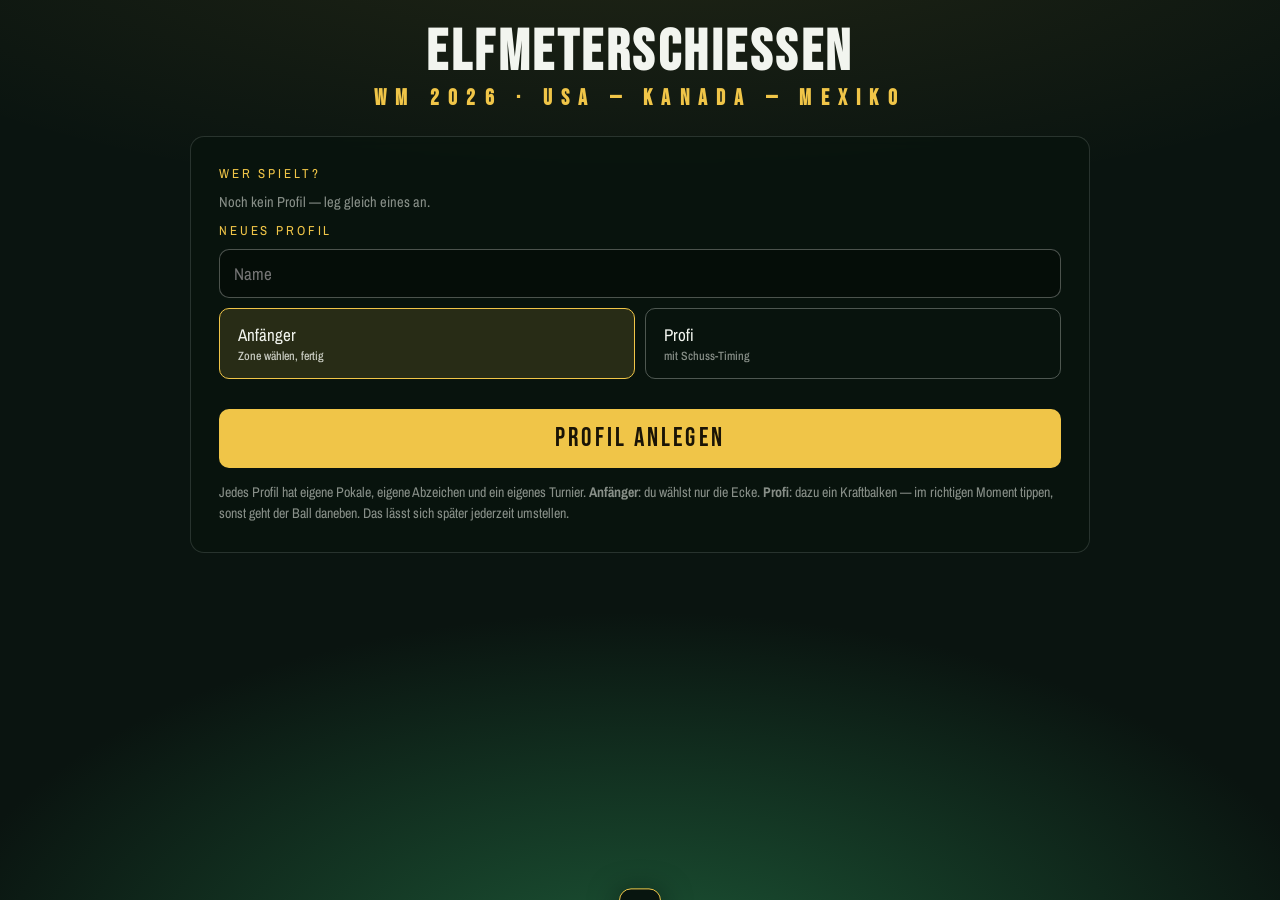
==== commit 696b4d6a: "Profile, Pokalvitrine mit Abzeichen und Trefferserien Suchtfaktor: es gibt jetzt etwas zu sammeln un" ====
--- a/index.html
+++ b/index.html
@@ -12,9 +12,60 @@
 <div class="wrap">
   <h1>ELFMETERSCHIESSEN<span class="sub">WM 2026 · USA — KANADA — MEXIKO</span></h1>
 
+  <!-- ============ PROFILWAHL ============ -->
+  <section id="scr-profil" class="screen active">
+    <div class="setup-card">
+      <div class="label">Wer spielt?</div>
+      <div class="prof-liste" id="profListe"></div>
+
+      <div class="prof-neu" id="profNeu">
+        <div class="label">Neues Profil</div>
+        <input class="prof-input" id="profName" type="text" maxlength="14"
+               placeholder="Name" autocomplete="off">
+        <div class="prof-modus">
+          <button class="mode-btn sel" id="profAnf" type="button">
+            Anfänger<small>Zone wählen, fertig</small>
+          </button>
+          <button class="mode-btn" id="profPro" type="button">
+            Profi<small>mit Schuss-Timing</small>
+          </button>
+        </div>
+        <button class="start-btn" id="profAnlegenBtn" type="button">PROFIL ANLEGEN</button>
+      </div>
+
+      <p class="hint">
+        Jedes Profil hat eigene Pokale, eigene Abzeichen und ein eigenes Turnier.
+        <b>Anfänger</b>: du wählst nur die Ecke. <b>Profi</b>: dazu ein Kraftbalken —
+        im richtigen Moment tippen, sonst geht der Ball daneben. Das lässt sich
+        später jederzeit umstellen.
+      </p>
+    </div>
+  </section>
+
+  <!-- ============ VITRINE ============ -->
+  <section id="scr-vitrine" class="screen">
+    <div class="wm-kopf">
+      <div class="wm-titel" id="vitTitel">Vitrine</div>
+      <div class="wm-unter" id="vitUnter"></div>
+    </div>
+    <div class="vitrine" id="vitrine"></div>
+    <div class="wm-links">
+      <button class="link-btn" id="vitZurueckBtn" type="button">Zurück</button>
+    </div>
+  </section>
+
   <!-- ============ SETUP ============ -->
-  <section id="scr-setup" class="screen active">
+  <section id="scr-setup" class="screen">
     <div class="setup-card">
+      <div class="prof-kopf">
+        <div class="prof-wer" id="profWer"></div>
+        <div class="prof-kopf-btn">
+          <button class="link-btn" id="vitrineBtn" type="button">🏆 Vitrine</button>
+          <button class="link-btn" id="modusBtn" type="button"></button>
+          <button class="link-btn" id="profWechselBtn" type="button">Profil wechseln</button>
+        </div>
+      </div>
+
       <div class="label">Modus</div>
       <div class="mode-row">
         <button class="mode-btn sel" id="m2p" type="button">2 Spieler am gleichen Gerät</button>
@@ -66,6 +117,7 @@
       <div class="who" id="stWho"></div>
       <div class="what" id="stWhat"></div>
       <div class="secret" id="secret" style="display:none"><span></span><span></span><span></span></div>
+      <div class="serie-anz" id="serieAnz" style="display:none"></div>
     </div>
 
     <div class="pitch">
@@ -348,12 +400,16 @@
   </section>
 </div>
 
-<!-- Ladereihenfolge ist relevant: core → daten → ton → figuren → effekte → turnier → spiel -->
+<!-- Einblendung für neue Abzeichen -->
+<div class="az-toast" id="abzeichenToast"></div>
+
+<!-- Ladereihenfolge ist relevant: core → daten → ton → figuren → effekte → profil → turnier → spiel -->
 <script src="js/core.js"></script>
 <script src="js/teams.js"></script>
 <script src="js/audio.js"></script>
 <script src="js/figuren.js"></script>
 <script src="js/effekte.js"></script>
+<script src="js/profil.js"></script>
 <script src="js/turnier.js"></script>
 <script src="js/game.js"></script>
 </body>
--- a/css/style.css
+++ b/css/style.css
@@ -551,6 +551,120 @@
   font-size:15px;color:var(--kreide-dim);margin-top:16px;flex-wrap:wrap;
 }
 
+/* ---------- Profile ---------- */
+.prof-liste{display:flex;flex-direction:column;gap:8px}
+.prof-karte{
+  display:flex;flex-direction:column;align-items:flex-start;gap:2px;
+  background:rgba(242,245,239,.03);color:var(--kreide);
+  border:1px solid rgba(242,245,239,.22);border-radius:10px;
+  padding:12px 16px;font:inherit;text-align:left;cursor:pointer;
+  min-height:44px;
+}
+.prof-karte.aktiv{border-color:var(--gold);background:rgba(240,197,72,.14)}
+.prof-name{font-family:"Bebas Neue",sans-serif;font-size:22px;letter-spacing:.05em}
+.prof-zeile{font-size:13px;color:var(--kreide-dim)}
+.prof-offen{font-size:12.5px;color:var(--gold)}
+.prof-neu{margin-top:8px}
+.prof-input{
+  width:100%;background:rgba(0,0,0,.3);color:var(--kreide);
+  border:1px solid rgba(242,245,239,.3);border-radius:10px;
+  padding:12px 14px;font:inherit;font-size:17px;min-height:44px;
+}
+.prof-input:focus{outline:2px solid var(--gold);outline-offset:2px}
+.prof-modus{display:flex;gap:10px;flex-wrap:wrap;margin-top:10px}
+.prof-modus .mode-btn{display:flex;flex-direction:column;gap:2px;align-items:flex-start}
+.mode-btn small{font-size:12px;color:var(--kreide-dim);font-weight:500}
+.mode-btn.sel small{color:rgba(242,245,239,.8)}
+
+/* Kopfzeile im Setup: wer spielt gerade */
+.prof-kopf{
+  display:flex;align-items:center;justify-content:space-between;
+  gap:10px;flex-wrap:wrap;margin-bottom:16px;
+  padding-bottom:12px;border-bottom:1px solid rgba(242,245,239,.14);
+}
+.prof-wer{font-family:"Bebas Neue",sans-serif;font-size:24px;letter-spacing:.05em}
+.prof-wer small{
+  display:block;font-family:"Archivo Narrow",sans-serif;font-size:12.5px;
+  letter-spacing:0;color:var(--kreide-dim);font-weight:500;
+}
+.prof-kopf-btn{display:flex;gap:4px;flex-wrap:wrap}
+
+/* ---------- Vitrine ---------- */
+.vitrine{display:flex;flex-direction:column;gap:16px}
+.vit-block{
+  background:var(--panel);border:1px solid rgba(242,245,239,.14);
+  border-radius:12px;padding:16px;
+}
+.vit-tit{
+  font-size:12px;letter-spacing:.18em;text-transform:uppercase;
+  color:var(--gold);margin-bottom:12px;
+}
+.vit-leer{font-size:14.5px;color:var(--kreide-dim);line-height:1.5}
+.vit-pokale{display:flex;gap:14px;flex-wrap:wrap}
+.vit-pokal{
+  text-align:center;padding:10px 12px;border-radius:10px;
+  background:rgba(240,197,72,.10);border:1px solid rgba(240,197,72,.35);
+  min-width:96px;
+}
+.vit-pokal .pokal-svg{margin:0 auto}
+.vit-pokal .flag-svg{margin:6px auto 0}
+.vit-land{font-size:12.5px;font-weight:700;margin-top:4px}
+.vit-datum{font-size:11px;color:var(--kreide-dim)}
+.vit-azliste{display:grid;grid-template-columns:repeat(auto-fill,minmax(150px,1fr));gap:8px}
+.vit-az{
+  display:flex;align-items:center;gap:9px;padding:9px 11px;
+  border:1px solid rgba(242,245,239,.14);border-radius:10px;
+  opacity:.38;filter:grayscale(1);
+}
+.vit-az.hat{opacity:1;filter:none;border-color:var(--gold);background:rgba(240,197,72,.10)}
+.vit-az .az-emoji{font-size:24px;line-height:1;flex:none}
+.vit-az .az-text{min-width:0}
+.vit-az b{font-size:13.5px;display:block;line-height:1.2}
+.vit-az small{font-size:11.5px;color:var(--kreide-dim);display:block;line-height:1.3}
+.vit-stats{display:grid;grid-template-columns:repeat(auto-fit,minmax(88px,1fr));gap:10px;text-align:center}
+.vit-stats b{
+  display:block;font-family:"Bebas Neue",sans-serif;font-size:30px;
+  line-height:1;color:var(--gold);
+}
+.vit-stats small{font-size:11.5px;color:var(--kreide-dim)}
+
+/* ---------- Abzeichen-Einblendung ---------- */
+.az-toast{
+  position:fixed;left:50%;bottom:22px;transform:translate(-50%,140%);
+  display:flex;align-items:center;gap:12px;z-index:40;
+  background:rgba(8,20,14,.95);border:1px solid var(--gold);
+  border-radius:12px;padding:12px 20px;
+  box-shadow:0 6px 30px rgba(0,0,0,.6);
+  transition:transform .4s cubic-bezier(.2,1.4,.4,1);
+  pointer-events:none;max-width:92vw;
+}
+.az-toast.show{transform:translate(-50%,0)}
+.az-toast .az-emoji{font-size:32px;line-height:1}
+.az-toast b{display:block;font-size:16px;color:var(--gold)}
+.az-toast small{display:block;font-size:12.5px;color:var(--kreide-dim)}
+
+/* ---------- Trefferserie ---------- */
+.serie-anz{
+  display:flex;align-items:center;gap:6px;
+  font-family:"Bebas Neue",sans-serif;font-size:19px;letter-spacing:.06em;
+  color:var(--gold);
+}
+.serie-anz.heiss{animation:seriepuls .8s ease-in-out infinite}
+@keyframes seriepuls{0%,100%{transform:scale(1)}50%{transform:scale(1.12)}}
+/* Ab drei Toren in Serie brennt der Ball */
+.ball.feuer{
+  box-shadow:
+    0 3px 8px rgba(0,0,0,.45),
+    inset -3px -4px 6px rgba(0,0,0,.25),
+    0 0 12px 4px rgba(255,150,40,.75),
+    0 0 26px 10px rgba(255,90,20,.45);
+  animation:ballfeuer .5s ease-in-out infinite alternate;
+}
+@keyframes ballfeuer{
+  from{filter:hue-rotate(0deg) saturate(1)}
+  to{filter:hue-rotate(-12deg) saturate(1.3)}
+}
+
 /* ---------- Tablet: Touch und Querformat ----------
    Kein Doppeltipp-Zoom auf Spielflächen, grosse Tap-Flächen und im
    Querformat soll die ganze Szene ohne Scrollen sichtbar sein. */
@@ -582,4 +696,6 @@
   .szene{transition:none;transform:none}
   .lage-fern{transform:none}
   .pitch.zeitlupe::after{animation:none}
-}
+  .serie-anz.heiss,.ball.feuer{animation:none}
+  .az-toast{transition:none}
+}
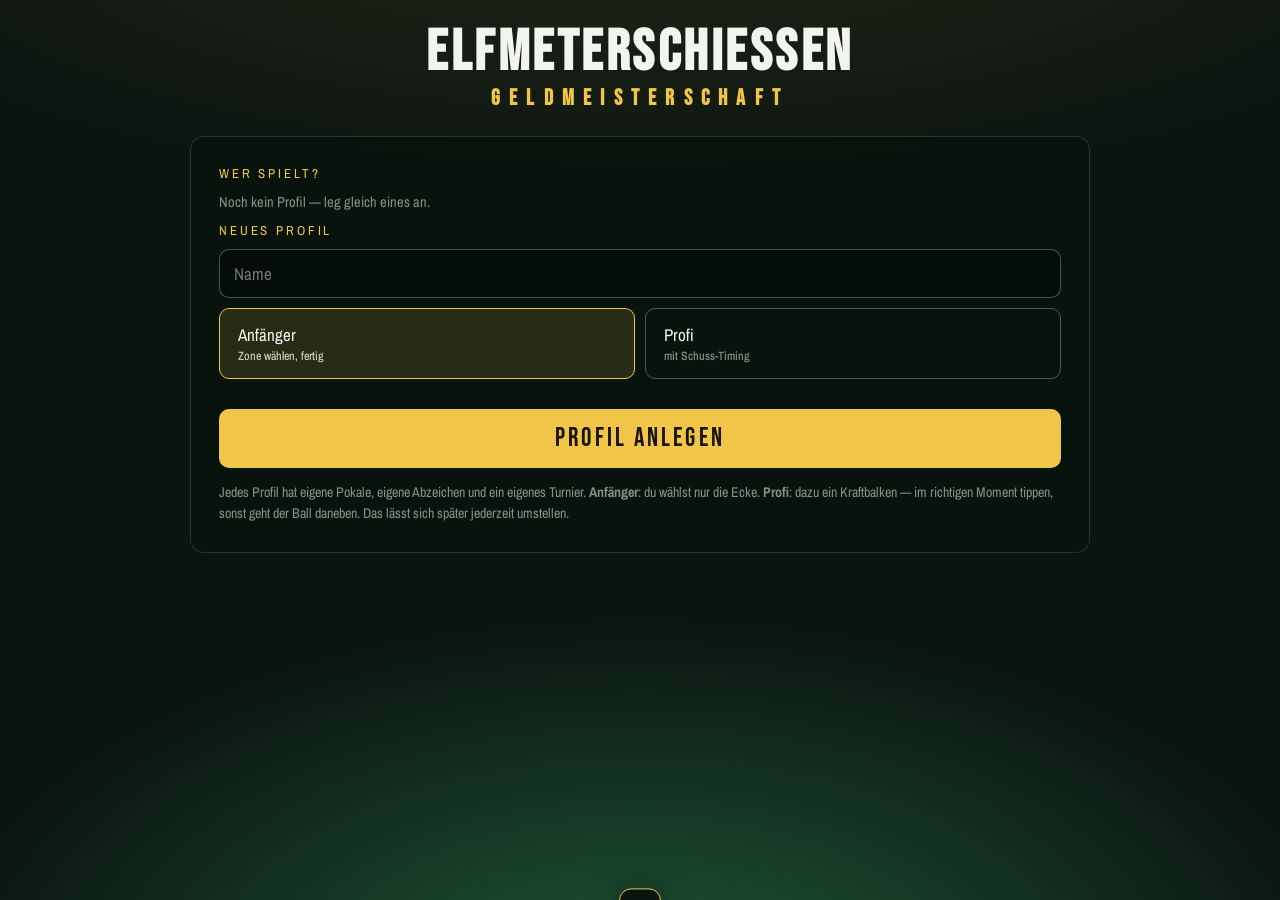
==== commit c4417e4f: "Turniername umbenannt: Weltmeisterschaft/WM → Geldmeisterschaft Wegen Markenerkennung (FIFA etc.): d" ====
--- a/index.html
+++ b/index.html
@@ -3,14 +3,14 @@
 <head>
 <meta charset="UTF-8">
 <meta name="viewport" content="width=device-width, initial-scale=1.0">
-<title>Elfmeterschiessen — WM 2026</title>
+<title>Elfmeterschiessen — Geldmeisterschaft</title>
 <link rel="preconnect" href="https://fonts.googleapis.com">
 <link href="https://fonts.googleapis.com/css2?family=Archivo+Narrow:wght@500;700&family=Bebas+Neue&display=swap" rel="stylesheet">
 <link rel="stylesheet" href="css/style.css">
 </head>
 <body>
 <div class="wrap">
-  <h1>ELFMETERSCHIESSEN<span class="sub">WM 2026 · USA — KANADA — MEXIKO</span></h1>
+  <h1>ELFMETERSCHIESSEN<span class="sub">GELDMEISTERSCHAFT</span></h1>
 
   <!-- ============ PROFILWAHL ============ -->
   <section id="scr-profil" class="screen active">
@@ -66,11 +66,21 @@
         </div>
       </div>
 
+      <!-- Aufgabe von heute -->
+      <div id="challBox"></div>
+
       <div class="label">Modus</div>
       <div class="mode-row">
         <button class="mode-btn sel" id="m2p" type="button">2 Spieler am gleichen Gerät</button>
         <button class="mode-btn" id="m1p" type="button">1 Spieler gegen Computer</button>
-        <button class="mode-btn" id="mwm" type="button">Weltmeisterschaft 🏆</button>
+        <button class="mode-btn" id="mwm" type="button">Geldmeisterschaft 🏆</button>
+        <button class="mode-btn" id="mwm2" type="button">Geldmeisterschaft zu zweit 🏆🏆</button>
+      </div>
+
+      <!-- Wer ist Spieler 2 im Turnier zu zweit? -->
+      <div class="sp2-box" id="sp2Box" style="display:none">
+        <div class="label">Spieler 2</div>
+        <div class="sp2-liste" id="sp2Liste"></div>
       </div>
 
       <!-- Frage beim Start: gespeichertes Turnier weiterspielen? -->
@@ -330,6 +340,21 @@
      </div><!-- /szene -->
 
       <div class="banner" id="banner"></div>
+
+      <!-- Kraftbalken im Profi-Modus: im grünen Feld stoppen -->
+      <div class="kraft" id="kraft" style="display:none">
+        <div class="kraft-titel" id="kraftTitel">Jetzt tippen!</div>
+        <div class="kraft-skala">
+          <div class="kraft-feld rot"></div>
+          <div class="kraft-feld gelb"></div>
+          <div class="kraft-feld gruen"></div>
+          <div class="kraft-feld gelb"></div>
+          <div class="kraft-feld rot"></div>
+          <div class="kraft-marke" id="kraftMarke"></div>
+        </div>
+        <div class="kraft-hilfe">Grün = perfekt · Rot = daneben</div>
+      </div>
+
       <button class="next-btn" id="nextBtn" type="button">Weiter ⏎</button>
     </div>
 
@@ -357,7 +382,7 @@
   <!-- ============ TURNIERBAUM ============ -->
   <section id="scr-wm" class="screen">
     <div class="wm-kopf">
-      <div class="wm-titel" id="wmTitel">Weltmeisterschaft 2026</div>
+      <div class="wm-titel" id="wmTitel">Geldmeisterschaft</div>
       <div class="wm-unter" id="wmUnter"></div>
     </div>
     <div class="baum-scroll"><div class="baum" id="baum"></div></div>
@@ -411,6 +436,7 @@
 <script src="js/effekte.js"></script>
 <script src="js/profil.js"></script>
 <script src="js/turnier.js"></script>
+<script src="js/turnier2.js"></script>
 <script src="js/game.js"></script>
 </body>
 </html>
--- a/css/style.css
+++ b/css/style.css
@@ -355,6 +355,7 @@
 @keyframes bpop{0%{transform:scale(.3);opacity:0}70%{transform:scale(1.12)}100%{transform:scale(1);opacity:1}}
 .banner.goal{color:var(--gruen)}
 .banner.stop{color:var(--rot)}
+.banner.vorbei{color:#f08c3a}
 
 .next-btn{
   display:none;position:absolute;bottom:10px;left:50%;transform:translateX(-50%);
@@ -435,6 +436,7 @@
   letter-spacing:.08em;color:var(--gold);line-height:1;
 }
 .wm-unter{font-size:15px;color:var(--kreide-dim);margin-top:6px;line-height:1.5}
+.duellwarn{color:var(--rot);letter-spacing:.04em}
 .baum-scroll{
   overflow-x:auto;overflow-y:hidden;-webkit-overflow-scrolling:touch;
   padding:4px 2px 10px;
@@ -465,6 +467,24 @@
 .pz.sieger .pt{color:var(--gruen)}
 .pz.sieger b{color:var(--kreide)}
 .pz.mein b{color:var(--gold)}
+/* Zwei-Spieler-Turnier: Spieler 1 gold, Spieler 2 blau */
+.pz.mein2 b{color:#7fb4ff}
+.partie.ist-mein2{border-color:#7fb4ff;box-shadow:0 0 0 1px rgba(127,180,255,.5)}
+.partie.ist-duell{
+  border-color:var(--rot);
+  box-shadow:0 0 0 1px rgba(224,85,72,.6), 0 0 14px rgba(224,85,72,.35);
+}
+
+/* Spieler-2-Auswahl */
+.sp2-box{margin-top:6px}
+.sp2-liste{display:flex;gap:8px;flex-wrap:wrap}
+.sp2-btn{
+  background:transparent;color:var(--kreide);
+  border:1px solid rgba(242,245,239,.3);border-radius:10px;
+  padding:11px 18px;font:inherit;font-size:16px;cursor:pointer;min-height:44px;
+}
+.sp2-btn.sel{background:rgba(127,180,255,.18);border-color:#7fb4ff}
+.sp2-hinweis{font-size:14px;color:var(--kreide-dim);line-height:1.5}
 .pz.leer{opacity:.35}
 .pz.leer b{color:var(--kreide-dim)}
 .fl-leer{
@@ -551,6 +571,37 @@
   font-size:15px;color:var(--kreide-dim);margin-top:16px;flex-wrap:wrap;
 }
 
+/* ---------- Kraftbalken (Profi-Modus) ---------- */
+.kraft{
+  position:absolute;left:50%;bottom:14px;transform:translateX(-50%);
+  z-index:6;width:min(84%,420px);text-align:center;
+  background:rgba(8,20,14,.88);border:1px solid rgba(242,245,239,.3);
+  border-radius:12px;padding:10px 14px 8px;
+  backdrop-filter:blur(3px);
+}
+.kraft.show{display:block}
+.kraft-titel{
+  font-family:"Bebas Neue",sans-serif;font-size:20px;letter-spacing:.08em;
+  color:var(--gold);line-height:1;margin-bottom:7px;
+}
+.kraft-titel.perfekt{color:var(--gruen)}
+.kraft-titel.gut{color:var(--kreide)}
+.kraft-titel.daneben{color:var(--rot)}
+.kraft-skala{
+  position:relative;display:flex;height:26px;border-radius:7px;
+  overflow:hidden;border:1px solid rgba(0,0,0,.5);
+}
+.kraft-feld{height:100%}
+.kraft-feld.rot{flex:0 0 10%;background:linear-gradient(180deg,#e05548,#a33227)}
+.kraft-feld.gelb{flex:0 0 25%;background:linear-gradient(180deg,#f0c548,#c2921c)}
+.kraft-feld.gruen{flex:0 0 30%;background:linear-gradient(180deg,#4cd97b,#1f9e4d)}
+.kraft-marke{
+  position:absolute;top:-3px;bottom:-3px;width:5px;left:0;
+  background:#fff;border-radius:3px;
+  box-shadow:0 0 8px 2px rgba(255,255,255,.8);
+}
+.kraft-hilfe{font-size:11.5px;color:var(--kreide-dim);margin-top:5px}
+
 /* ---------- Profile ---------- */
 .prof-liste{display:flex;flex-direction:column;gap:8px}
 .prof-karte{
@@ -588,6 +639,22 @@
   letter-spacing:0;color:var(--kreide-dim);font-weight:500;
 }
 .prof-kopf-btn{display:flex;gap:4px;flex-wrap:wrap}
+
+/* ---------- Tages-Aufgabe ---------- */
+.chall{
+  display:flex;align-items:center;gap:11px;
+  background:rgba(240,197,72,.10);
+  border:1px solid rgba(240,197,72,.4);border-radius:11px;
+  padding:11px 15px;margin-bottom:18px;
+}
+.chall.fertig{background:rgba(76,217,123,.12);border-color:rgba(76,217,123,.5)}
+.chall-icon{font-size:24px;line-height:1;flex:none}
+.chall-txt b{
+  display:block;font-size:12px;letter-spacing:.16em;text-transform:uppercase;
+  color:var(--gold);
+}
+.chall.fertig .chall-txt b{color:var(--gruen)}
+.chall-txt small{display:block;font-size:15px;line-height:1.4;margin-top:2px}
 
 /* ---------- Vitrine ---------- */
 .vitrine{display:flex;flex-direction:column;gap:16px}
@@ -676,6 +743,12 @@
      markiert, Hover ist nur Zusatz. */
   .mode-btn:hover,.flag-card:hover{border-color:inherit}
   .zone:hover{fill:transparent}
+  /* Kein dauerndes 3D-Wackeln auf Touch-Geräten: iOS Safari erkennt
+     Taps auf Elementen in einer aktiv rotierenden preserve-3d-Ebene
+     manchmal nicht (die Zonen liegen in #goal, einem Kind von
+     .szene-atem). js/effekte.js hält aus demselben Grund auch den
+     Kameraschwenk beim Schuss frei von rotateX/rotateY. */
+  .szene-atem{animation:none}
 }
 @media (orientation:landscape) and (max-height:760px){
   body{padding:10px 14px 22px}
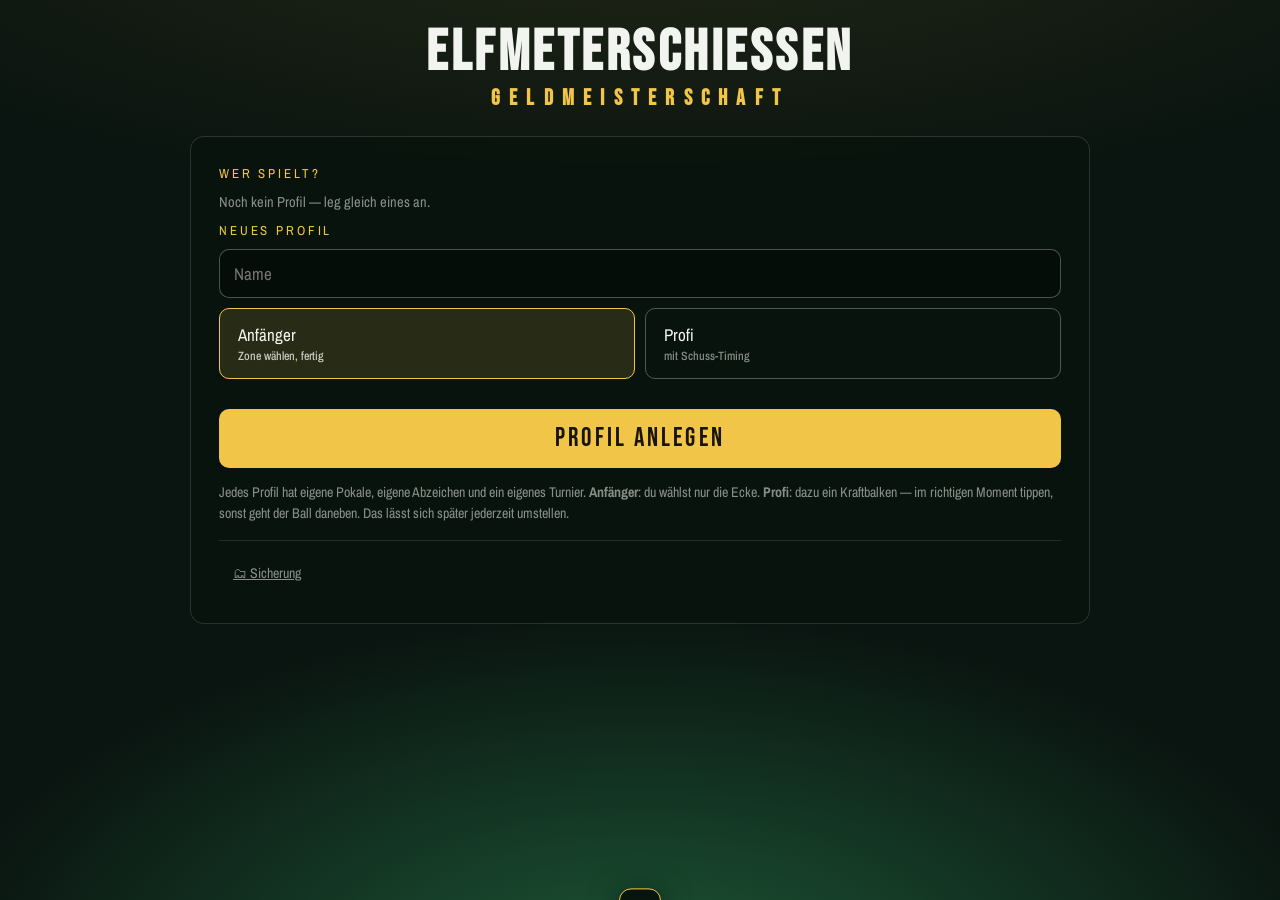
==== commit ff496d87: "Sicherung: Profile exportieren, einlesen und einzeln löschen Pokale, Abzeichen und Turniere lagen bi" ====
--- a/index.html
+++ b/index.html
@@ -39,6 +39,57 @@
         im richtigen Moment tippen, sonst geht der Ball daneben. Das lässt sich
         später jederzeit umstellen.
       </p>
+
+      <!-- Sicherung: Profile mitnehmen oder zurückholen -->
+      <div class="sicher-box">
+        <button class="link-btn" id="sicherAufBtn" type="button">🗂 Sicherung</button>
+        <div class="sicher-inhalt" id="sicherInhalt" style="display:none">
+          <p class="hint sicher-hint">
+            Pokale und Abzeichen liegen nur in diesem Browser. Wer die
+            Website-Daten löscht, verliert sie. Mit einer Sicherung nimmst du
+            alles mit — auf ein anderes Gerät oder einfach zur Aufbewahrung.
+          </p>
+          <div class="sicher-reihe">
+            <button class="start-btn schmal" id="sicherZeigenBtn" type="button">Sicherung erstellen</button>
+            <button class="start-btn schmal hell" id="sicherLesenBtn" type="button">Sicherung einlesen</button>
+          </div>
+
+          <!-- Export -->
+          <div class="sicher-teil" id="sicherExport" style="display:none">
+            <div class="label">Deine Sicherung</div>
+            <textarea class="sicher-feld" id="sicherAus" readonly rows="4"></textarea>
+            <div class="sicher-reihe">
+              <button class="start-btn schmal" id="sicherKopierBtn" type="button">Text kopieren</button>
+              <button class="start-btn schmal hell" id="sicherDateiBtn" type="button">Als Datei speichern</button>
+            </div>
+            <p class="hint sicher-hint">
+              Am einfachsten: <b>Text kopieren</b> und in eine Notiz oder Mail an
+              dich selber einfügen. Zum Zurückholen denselben Text bei
+              <b>Sicherung einlesen</b> einfügen.
+            </p>
+          </div>
+
+          <!-- Import -->
+          <div class="sicher-teil" id="sicherImport" style="display:none">
+            <div class="label">Sicherung einlesen</div>
+            <textarea class="sicher-feld" id="sicherEin" rows="4"
+                      placeholder="Sicherungs-Text hier einfügen"></textarea>
+            <div class="sicher-reihe">
+              <button class="start-btn schmal" id="sicherStartBtn" type="button">Einlesen</button>
+              <label class="start-btn schmal hell sicher-datei-btn">
+                Datei wählen
+                <input type="file" id="sicherDatei" accept=".json,application/json,text/plain">
+              </label>
+            </div>
+            <p class="hint sicher-hint">
+              Bestehende Profile bleiben erhalten. Gibt es einen Namen schon,
+              kommt das eingelesene Profil als <b>Name (2)</b> dazu.
+            </p>
+          </div>
+
+          <div class="sicher-meldung" id="sicherMeldung"></div>
+        </div>
+      </div>
     </div>
   </section>
 
--- a/css/style.css
+++ b/css/style.css
@@ -731,6 +731,48 @@
   from{filter:hue-rotate(0deg) saturate(1)}
   to{filter:hue-rotate(-12deg) saturate(1.3)}
 }
+
+/* ---------- Sicherung: Export und Import der Profile ---------- */
+.sicher-box{margin-top:16px;border-top:1px solid rgba(242,245,239,.12);padding-top:10px}
+.sicher-inhalt{margin-top:8px}
+.sicher-hint{margin-top:8px;font-size:13.5px}
+.sicher-reihe{display:flex;gap:10px;flex-wrap:wrap;margin-top:10px}
+.sicher-teil{
+  margin-top:14px;padding:12px;border-radius:10px;
+  background:rgba(242,245,239,.04);border:1px solid rgba(242,245,239,.12);
+}
+.sicher-feld{
+  width:100%;margin-top:4px;padding:10px;
+  font-family:ui-monospace,"SFMono-Regular",Menlo,Consolas,monospace;
+  font-size:12px;line-height:1.45;
+  color:var(--kreide);background:rgba(4,10,7,.6);
+  border:1px solid rgba(242,245,239,.2);border-radius:8px;
+  resize:vertical;
+}
+.sicher-feld:focus{outline:2px solid var(--gold);outline-offset:1px}
+/* Dateiwahl sieht wie ein Knopf aus, das echte Feld liegt unsichtbar darin */
+.sicher-datei-btn{
+  position:relative;overflow:hidden;text-align:center;
+  display:flex;align-items:center;justify-content:center;cursor:pointer;
+}
+.sicher-datei-btn input[type=file]{
+  position:absolute;inset:0;opacity:0;cursor:pointer;
+  font-size:100px;   /* grosse Trefferfläche auf dem Tablet */
+}
+.sicher-meldung{margin-top:12px;font-size:14.5px;line-height:1.5;min-height:1px}
+.sicher-meldung.gut{color:var(--gruen)}
+.sicher-meldung.schlecht{color:var(--rot)}
+
+/* Lösch-Knopf auf der Profilkarte */
+.prof-karte{position:relative}
+.prof-loeschen{
+  position:absolute;top:6px;right:6px;
+  width:34px;height:34px;border-radius:8px;
+  background:transparent;border:1px solid rgba(242,245,239,.22);
+  color:var(--kreide-dim);font-size:15px;line-height:1;cursor:pointer;
+  display:flex;align-items:center;justify-content:center;
+}
+.prof-loeschen:hover{border-color:var(--rot);color:var(--rot)}
 
 /* ---------- Tablet: Touch und Querformat ----------
    Kein Doppeltipp-Zoom auf Spielflächen, grosse Tap-Flächen und im
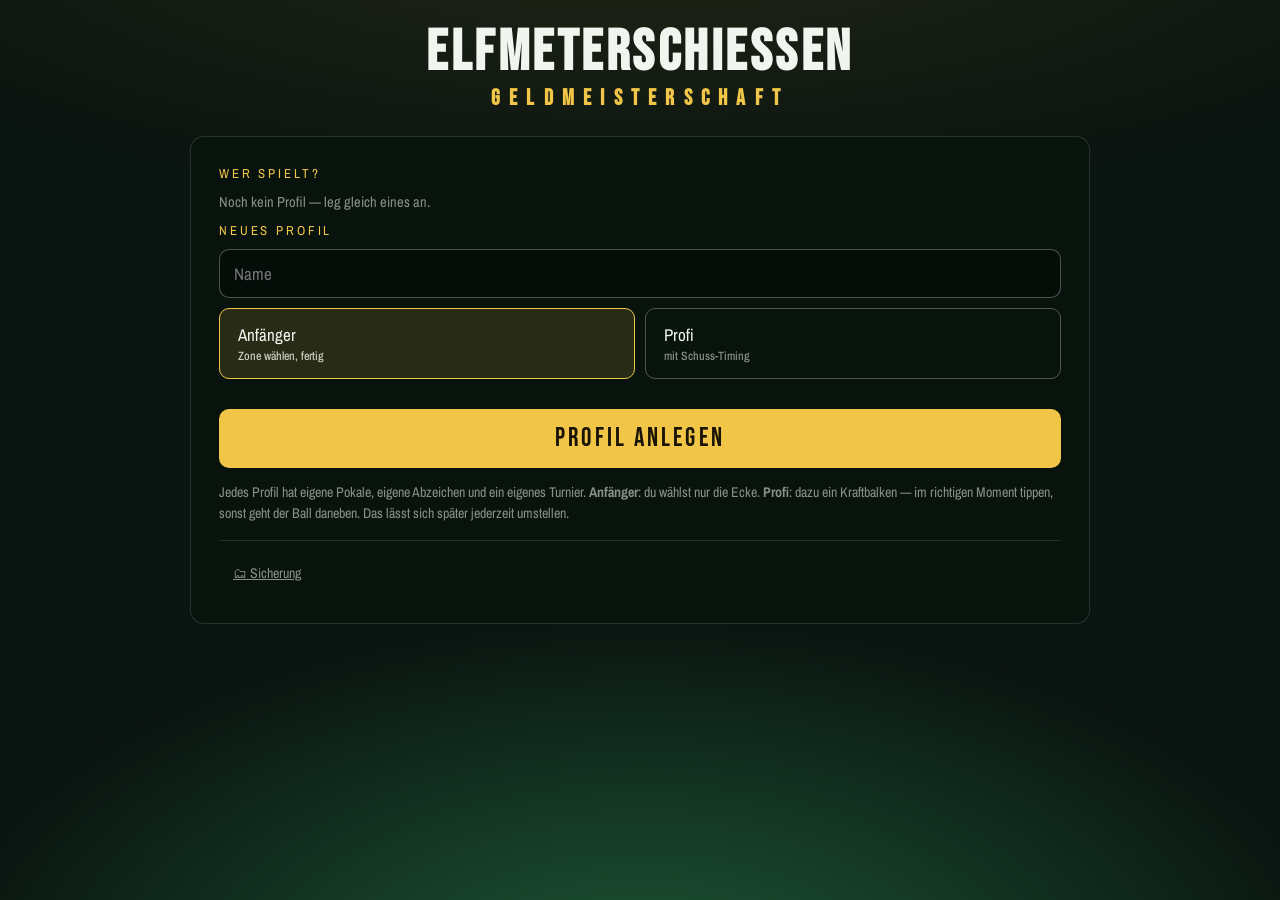
==== commit 64cd1556: "Transfermarkt: die drei besten Schützen kaufen, dann kommt die Legende Pro Land sind die drei besten" ====
--- a/index.html
+++ b/index.html
@@ -105,6 +105,29 @@
     </div>
   </section>
 
+  <!-- ============ TRANSFERMARKT ============ -->
+  <section id="scr-markt" class="screen">
+    <div class="wm-kopf">
+      <div class="wm-titel">Transfermarkt</div>
+      <div class="wm-unter" id="marktUnter"></div>
+    </div>
+    <div class="setup-card">
+      <div class="label">Land wählen</div>
+      <div class="flag-grid" id="marktGrid"></div>
+      <div class="markt-liste" id="marktListe"></div>
+      <div class="markt-meldung" id="marktMeldung"></div>
+      <p class="hint">
+        Die drei besten Schützen jedes Landes musst du freischalten. Preisgeld
+        verdienst du in der Geldmeisterschaft — für jede Runde, die du erreichst.
+        Hast du alle drei, kommt die <b>Legende</b> des Landes dazu: der beste
+        Schütze überhaupt, und er schiesst als Erster.
+      </p>
+      <div class="wm-links">
+        <button class="link-btn" id="marktZurueckBtn" type="button">Zurück</button>
+      </div>
+    </div>
+  </section>
+
   <!-- ============ SETUP ============ -->
   <section id="scr-setup" class="screen">
     <div class="setup-card">
@@ -112,6 +135,7 @@
         <div class="prof-wer" id="profWer"></div>
         <div class="prof-kopf-btn">
           <button class="link-btn" id="vitrineBtn" type="button">🏆 Vitrine</button>
+          <button class="link-btn" id="marktBtn" type="button">🛒 Transfermarkt</button>
           <button class="link-btn" id="modusBtn" type="button"></button>
           <button class="link-btn" id="profWechselBtn" type="button">Profil wechseln</button>
         </div>
--- a/css/style.css
+++ b/css/style.css
@@ -702,10 +702,13 @@
   background:rgba(8,20,14,.95);border:1px solid var(--gold);
   border-radius:12px;padding:12px 20px;
   box-shadow:0 6px 30px rgba(0,0,0,.6);
-  transition:transform .4s cubic-bezier(.2,1.4,.4,1);
+  transition:transform .4s cubic-bezier(.2,1.4,.4,1), opacity .3s ease;
   pointer-events:none;max-width:92vw;
-}
-.az-toast.show{transform:translate(-50%,0)}
+  /* Ohne .show ganz weg: das Verschieben um 140 Prozent reicht bei
+     leerem Inhalt nicht, sonst bleibt ein leerer Rahmen am Bildrand. */
+  opacity:0;visibility:hidden;
+}
+.az-toast.show{transform:translate(-50%,0);opacity:1;visibility:visible}
 .az-toast .az-emoji{font-size:32px;line-height:1}
 .az-toast b{display:block;font-size:16px;color:var(--gold)}
 .az-toast small{display:block;font-size:12.5px;color:var(--kreide-dim)}
@@ -730,6 +733,64 @@
 @keyframes ballfeuer{
   from{filter:hue-rotate(0deg) saturate(1)}
   to{filter:hue-rotate(-12deg) saturate(1.3)}
+}
+
+/* ---------- Transfermarkt ---------- */
+.markt-liste{margin-top:18px;display:flex;flex-direction:column;gap:10px}
+.markt-karte{
+  display:flex;align-items:center;gap:12px;flex-wrap:wrap;
+  padding:12px 14px;border-radius:10px;
+  background:rgba(242,245,239,.04);border:1px solid rgba(242,245,239,.14);
+}
+.markt-karte.hat{border-color:rgba(76,217,123,.5);background:rgba(76,217,123,.08)}
+.markt-karte.legende{border-color:var(--gold);background:rgba(240,197,72,.12)}
+.markt-karte.gesperrt{opacity:.92}
+.markt-info{flex:1;min-width:150px}
+.markt-name{font-size:16.5px;font-weight:700;line-height:1.2}
+.markt-sterne{color:var(--gold);font-size:14px;letter-spacing:.08em}
+.markt-rolle{display:block;font-size:12.5px;color:var(--kreide-dim);margin-top:2px}
+.markt-preis{
+  font-family:"Bebas Neue",sans-serif;font-size:23px;letter-spacing:.04em;
+  color:var(--gold);min-width:74px;text-align:right;
+}
+.markt-kauf{
+  font:inherit;font-size:15px;font-weight:700;
+  background:var(--gold);color:#1a1406;border:none;border-radius:9px;
+  padding:11px 18px;cursor:pointer;min-height:44px;
+}
+.markt-kauf:disabled{background:rgba(242,245,239,.14);color:var(--kreide-dim);cursor:default}
+.markt-kauf:not(:disabled):hover{filter:brightness(1.08)}
+.markt-hat-txt{
+  font-size:14.5px;font-weight:700;color:var(--gruen);
+  min-width:96px;text-align:right;
+}
+.markt-meldung{margin-top:14px;font-size:15px;line-height:1.5;min-height:1px}
+.markt-meldung.gut{color:var(--gruen)}
+.markt-meldung.schlecht{color:var(--rot)}
+.markt-kasse{
+  font-family:"Bebas Neue",sans-serif;font-size:26px;letter-spacing:.04em;
+  color:var(--gold);
+}
+/* Schloss auf der Länderkarte im Setup */
+.flag-card .schloss{font-size:11px;color:var(--kreide-dim)}
+
+/* ---------- Geld ---------- */
+.geld-plus{
+  display:inline-block;margin-left:6px;
+  font-family:"Bebas Neue",sans-serif;font-size:20px;letter-spacing:.05em;
+  color:var(--gruen);
+}
+.geld-kasse{
+  display:inline-block;margin-left:8px;
+  font-size:13.5px;color:var(--kreide-dim);
+}
+.vit-kasse{
+  font-family:"Bebas Neue",sans-serif;font-size:34px;letter-spacing:.04em;
+  color:var(--gold);line-height:1.05;
+}
+.vit-kasse small{
+  display:block;font-family:"Archivo Narrow",sans-serif;
+  font-size:13px;letter-spacing:0;color:var(--kreide-dim);margin-top:2px;
 }
 
 /* ---------- Sicherung: Export und Import der Profile ---------- */
